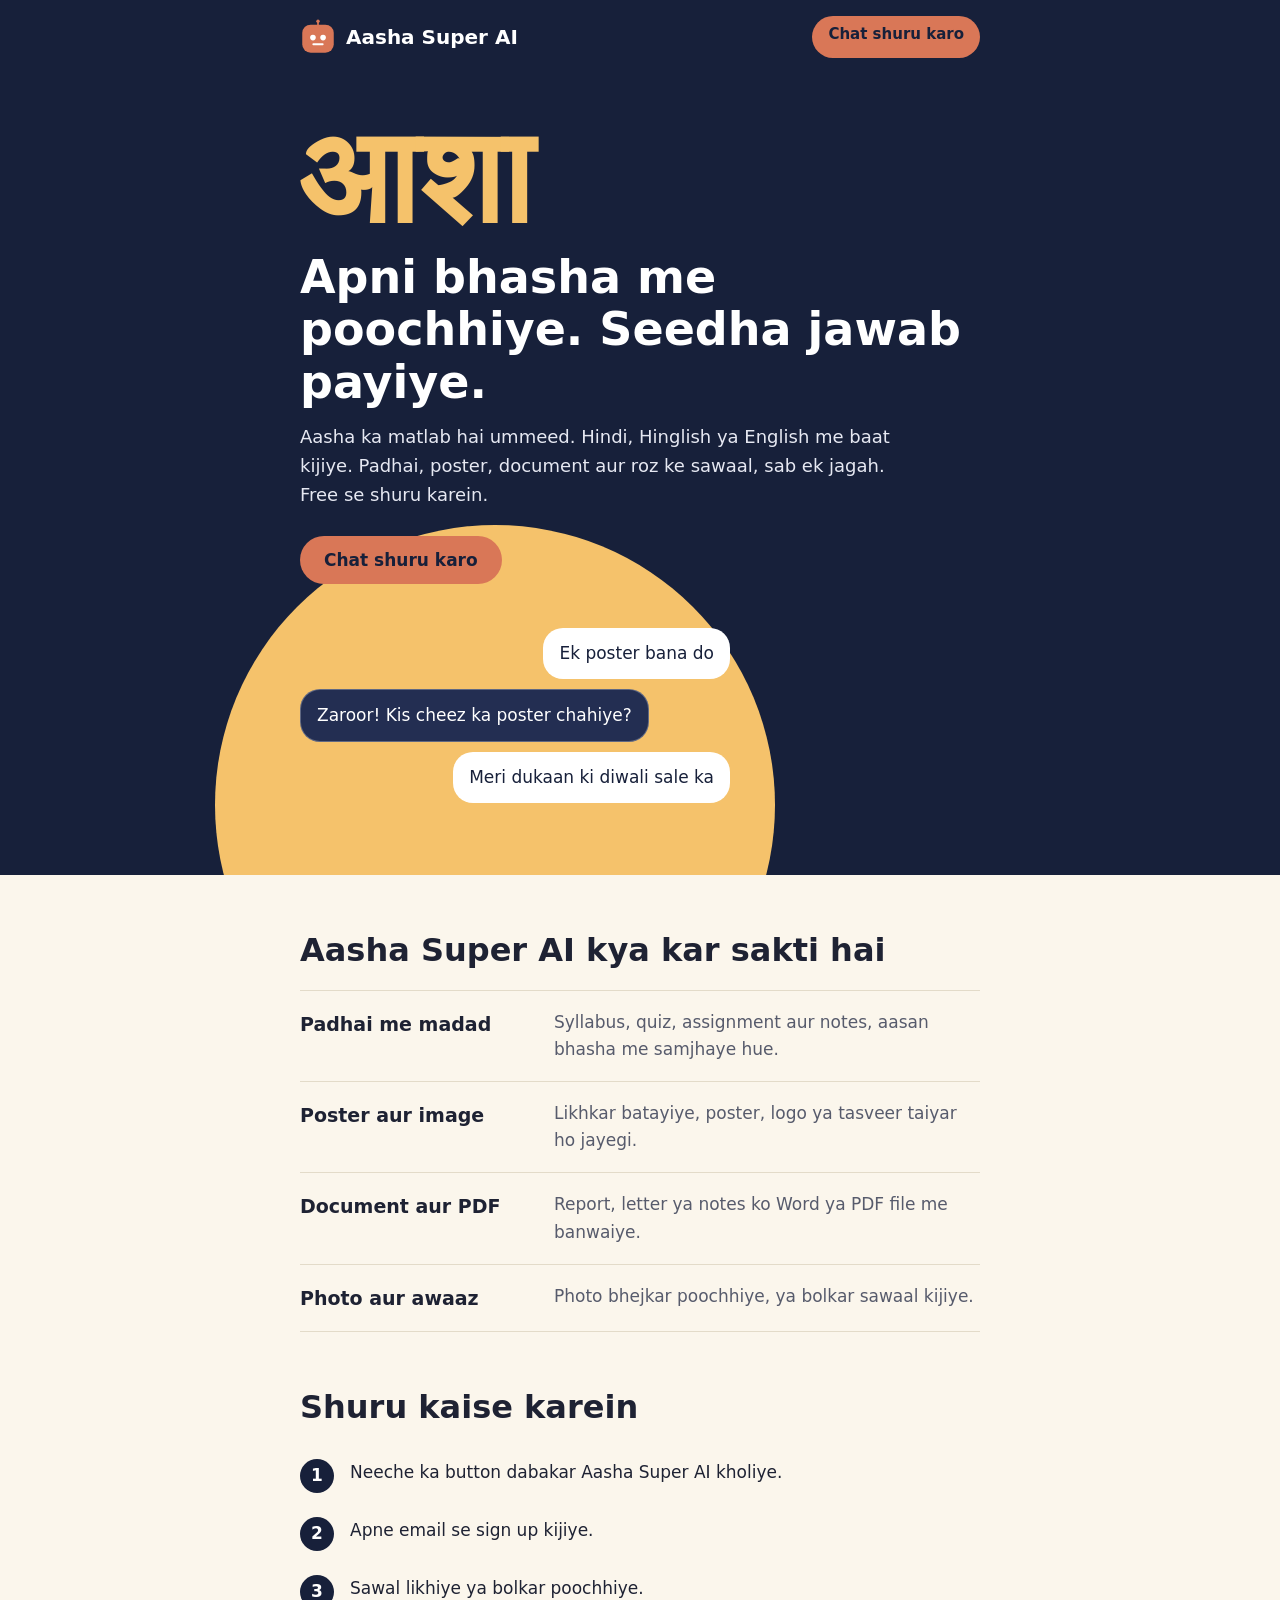
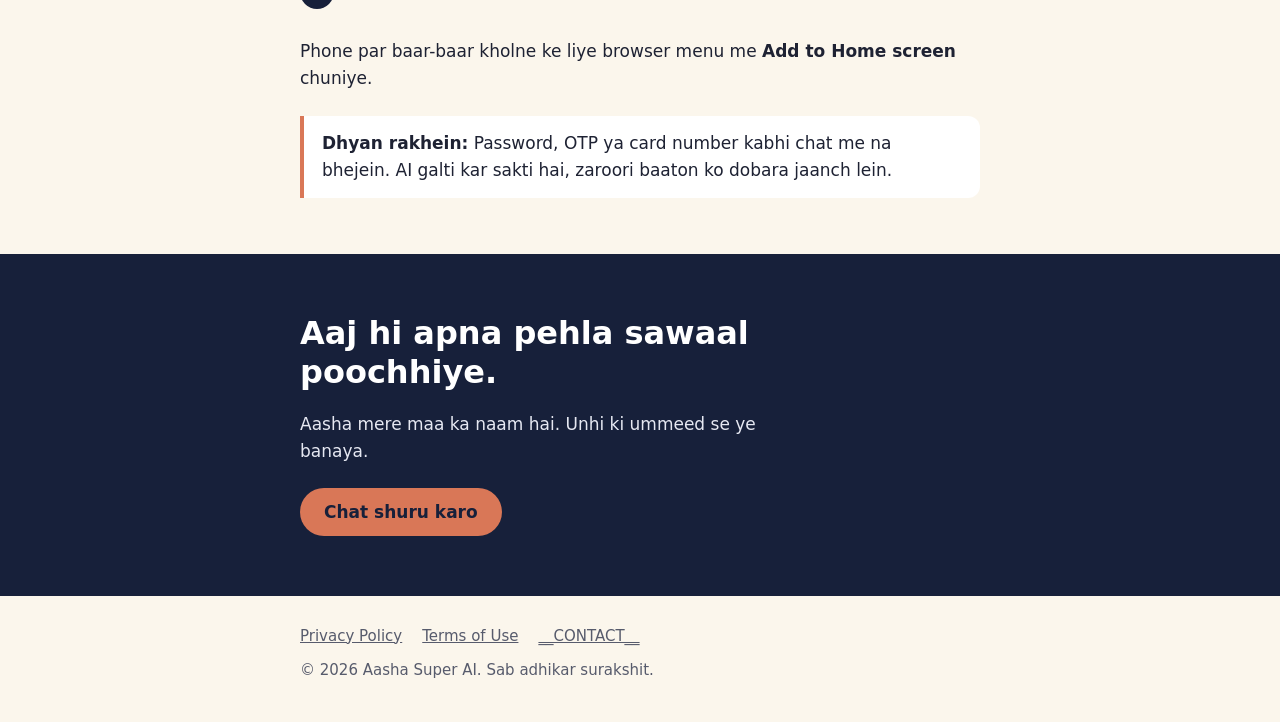
==== index.html @ 4db900f7 "Add files via upload" ====
<!doctype html>
<html lang="en-IN">
<head>
<meta charset="utf-8">
<meta name="viewport" content="width=device-width, initial-scale=1, viewport-fit=cover">
<title>Aasha Super AI - Hindi aur Hinglish me aapka AI saathi</title>
<meta name="description" content="Aasha Super AI se Hindi, Hinglish ya English me poochhiye. Padhai, poster, document aur roz ke sawaalon me madad. Free se shuru kijiye.">
<link rel="canonical" href="https://surajmishr999-coder.github.io/">
<meta name="theme-color" content="#17203A">
<!-- Google Search Console verification: yahan unka meta tag paste karein (ya DNS TXT record use karein) -->
<link rel="icon" href="/favicon.svg" type="image/svg+xml">
<link rel="apple-touch-icon" href="/apple-touch-icon.png">
<link rel="manifest" href="/manifest.webmanifest">
<meta property="og:type" content="website">
<meta property="og:site_name" content="Aasha Super AI">
<meta property="og:title" content="Aasha Super AI - Hindi aur Hinglish me aapka AI saathi">
<meta property="og:description" content="Padhai, poster, document aur roz ke sawaal. Free se shuru kijiye.">
<meta property="og:url" content="https://surajmishr999-coder.github.io/">
<meta property="og:image" content="https://surajmishr999-coder.github.io/og-image.png">
<meta name="twitter:card" content="summary_large_image">
<link rel="stylesheet" href="/style.css">
<script type="application/ld+json">
{"@context":"https://schema.org","@graph":[
{"@type":"Organization","name":"Aasha Super AI","url":"https://surajmishr999-coder.github.io/","logo":"https://surajmishr999-coder.github.io/icon-512.png"},
{"@type":"WebSite","name":"Aasha Super AI","url":"https://surajmishr999-coder.github.io/","inLanguage":"en-IN"},
{"@type":"WebApplication","name":"Aasha Super AI","url":"https://asha-ai-suraj.streamlit.app/","applicationCategory":"UtilitiesApplication","operatingSystem":"Any (web browser)","inLanguage":["hi","en"],"offers":{"@type":"Offer","price":"0","priceCurrency":"INR"}}
]}
</script>
</head>
<body>
<main>
<section class="hero">
  <div class="sun" aria-hidden="true"></div>
  <div class="wrap">
    <div class="top">
      <a class="brand" href="/"><svg viewBox="0 0 64 64" aria-hidden="true"><rect x="4" y="10" width="56" height="50" rx="15" fill="#D97757"/><circle cx="23" cy="33" r="5" fill="#fff"/><circle cx="41" cy="33" r="5" fill="#fff"/><rect x="22" y="43" width="20" height="3.5" rx="1.7" fill="#fff"/><path d="M32 10V4" stroke="#D97757" stroke-width="3" stroke-linecap="round"/><circle cx="32" cy="4" r="3" fill="#D97757"/></svg><span>Aasha Super AI</span></a>
      <a class="btn small" href="https://asha-ai-suraj.streamlit.app">Chat shuru karo</a>
    </div>
    <p class="hi" lang="hi">आशा</p>
    <h1>Apni bhasha me poochhiye. Seedha jawab payiye.</h1>
    <p class="lead">Aasha ka matlab hai ummeed. Hindi, Hinglish ya English me baat kijiye. Padhai, poster, document aur roz ke sawaal, sab ek jagah. Free se shuru karein.</p>
    <a class="btn" href="https://asha-ai-suraj.streamlit.app">Chat shuru karo</a>
    <div class="chat" role="img" aria-label="Chat ka namoona">
      <div class="b u">Ek poster bana do</div>
      <div class="b a">Zaroor! Kis cheez ka poster chahiye?</div>
      <div class="b u">Meri dukaan ki diwali sale ka</div>
    </div>
  </div>
</section>

<section class="sec"><div class="wrap">
  <h2>Aasha Super AI kya kar sakti hai</h2>
  <ul class="rows">
    <li><h3>Padhai me madad</h3><p>Syllabus, quiz, assignment aur notes, aasan bhasha me samjhaye hue.</p></li>
    <li><h3>Poster aur image</h3><p>Likhkar batayiye, poster, logo ya tasveer taiyar ho jayegi.</p></li>
    <li><h3>Document aur PDF</h3><p>Report, letter ya notes ko Word ya PDF file me banwaiye.</p></li>
    <li><h3>Photo aur awaaz</h3><p>Photo bhejkar poochhiye, ya bolkar sawaal kijiye.</p></li>
  </ul>
</div></section>

<section class="sec" style="padding-top:0"><div class="wrap">
  <h2>Shuru kaise karein</h2>
  <ol class="steps">
    <li><span>Neeche ka button dabakar Aasha Super AI kholiye.</span></li>
    <li><span>Apne email se sign up kijiye.</span></li>
    <li><span>Sawal likhiye ya bolkar poochhiye.</span></li>
  </ol>
  <p>Phone par baar-baar kholne ke liye browser menu me <strong>Add to Home screen</strong> chuniye.</p>
  <div class="note"><strong>Dhyan rakhein:</strong> Password, OTP ya card number kabhi chat me na bhejein. AI galti kar sakti hai, zaroori baaton ko dobara jaanch lein.</div>
</div></section>

<section class="cta"><div class="wrap">
  <h2>Aaj hi apna pehla sawaal poochhiye.</h2>
  <p class="mom">Aasha mere maa ka naam hai. Unhi ki ummeed se ye banaya.</p>
  <a class="btn" href="https://asha-ai-suraj.streamlit.app">Chat shuru karo</a>
</div></section>
</main>
<footer><div class="wrap">
  <nav aria-label="Zaroori links"><a href="/privacy.html">Privacy Policy</a><a href="/terms.html">Terms of Use</a><a href="mailto:__CONTACT__">__CONTACT__</a></nav>
  <div>&copy; 2026 Aasha Super AI. Sab adhikar surakshit.</div>
</div></footer>
</body>
</html>
---- style.css ----
:root{--paper:#FBF6EC;--ink:#1E2233;--night:#17203A;--night2:#232E52;--clay:#D97757;--dawn:#F5C26B;--mist:#E3DBC9;--muted:#575B6C;--card:#FFFFFF;
--sans:system-ui,-apple-system,"Segoe UI","Noto Sans","Noto Sans Devanagari","Nirmala UI",Roboto,"Helvetica Neue",Arial,sans-serif}
@media (prefers-color-scheme:dark){:root{--paper:#10162B;--ink:#EEEBF3;--muted:#A9ADBF;--card:#1B2340;--mist:#2A3357}}
*{box-sizing:border-box}html{-webkit-text-size-adjust:100%}
body{margin:0;font-family:var(--sans);background:var(--paper);color:var(--ink);line-height:1.6;font-size:17px;
padding-top:env(safe-area-inset-top,0);padding-bottom:env(safe-area-inset-bottom,0)}
.wrap{max-width:720px;margin:0 auto;padding:0 20px}
a{color:inherit}
.btn{display:inline-block;min-height:48px;padding:13px 24px;border-radius:999px;background:var(--clay);color:var(--night);font-weight:700;text-decoration:none;line-height:1.3}
.btn.small{min-height:42px;padding:9px 16px;font-size:15px}
.btn:focus-visible,a:focus-visible{outline:3px solid var(--dawn);outline-offset:3px}
/* hero */
.hero{position:relative;overflow:hidden;background:var(--night);color:#fff;padding-bottom:72px}
.top{display:flex;align-items:center;justify-content:space-between;padding:16px 0;position:relative;z-index:2}
.brand{display:flex;align-items:center;gap:10px;font-weight:800;font-size:20px;text-decoration:none;color:#fff}
.brand svg{width:36px;height:36px}
.sun{position:absolute;left:50%;bottom:-210px;width:560px;height:560px;margin-left:-280px;border-radius:50%;background:var(--dawn);animation:rise 1.8s cubic-bezier(.2,.7,.2,1) both}
@keyframes rise{from{transform:translateY(58%)}to{transform:none}}
.hero .wrap{position:relative;z-index:1}
.hi{margin:34px 0 4px;font-size:clamp(76px,24vw,132px);font-weight:800;line-height:1.05;color:var(--dawn)}
.hero h1{margin:0 0 14px;font-size:clamp(28px,7.2vw,46px);line-height:1.15;font-weight:800;max-width:15em}
.lead{margin:0 0 26px;font-size:18px;max-width:34em;color:#E6E8F2}
.chat{display:grid;gap:10px;max-width:430px;margin-top:44px}
.b{padding:12px 16px;border-radius:20px;font-size:17px;max-width:88%}
.b.u{justify-self:end;background:#fff;color:var(--night)}
.b.a{justify-self:start;background:var(--night2);color:#fff;border:1px solid rgba(255,255,255,.28)}
/* sections */
.sec{padding:56px 0}
h2{margin:0 0 20px;font-size:clamp(24px,5.6vw,32px);line-height:1.2;font-weight:800}
.rows{list-style:none;margin:0;padding:0}
.rows li{display:grid;gap:4px;padding:18px 0;border-top:1px solid var(--mist)}
.rows li:last-child{border-bottom:1px solid var(--mist)}
.rows h3{margin:0;font-size:19px;font-weight:700}.rows p{margin:0;color:var(--muted)}
@media (min-width:640px){.rows li{grid-template-columns:230px 1fr;gap:24px}}
.steps{list-style:none;margin:0;padding:0;counter-reset:s}
.steps li{display:flex;gap:16px;padding:12px 0;align-items:flex-start}
.steps li::before{counter-increment:s;content:counter(s);flex:none;width:34px;height:34px;border-radius:50%;background:var(--night);color:#fff;display:grid;place-items:center;font-weight:700}
@media (prefers-color-scheme:dark){.steps li::before{background:var(--dawn);color:var(--night)}}
.note{margin-top:24px;padding:14px 18px;border-left:4px solid var(--clay);background:var(--card);border-radius:0 12px 12px 0}
.cta{background:var(--night);color:#fff;padding:60px 0}
.cta h2{max-width:16em}
footer{padding:28px 0 40px;font-size:15px;color:var(--muted)}
footer nav{display:flex;flex-wrap:wrap;gap:8px 20px;margin-bottom:10px}
/* legal pages */
.legal{padding:28px 0 56px}
.legal h1{font-size:clamp(28px,7vw,38px);line-height:1.15;margin:8px 0 6px;font-weight:800}
.legal h2{font-size:21px;margin:30px 0 8px}
.legal p,.legal li{max-width:42em}
.legal .draft{background:var(--card);border-left:4px solid var(--clay);padding:12px 16px;border-radius:0 12px 12px 0;font-size:15px;margin:18px 0}
.legal-top{background:var(--night);color:#fff}
@media (prefers-reduced-motion:reduce){.sun{animation:none}}
@media (min-width:900px){.sun{left:calc(50% - 145px)}}
.cta .mom{margin:0 0 22px;max-width:30em;color:#E6E8F2}
@media (max-width:420px){.brand{font-size:18px}.btn.small{padding:9px 14px;font-size:14px}}
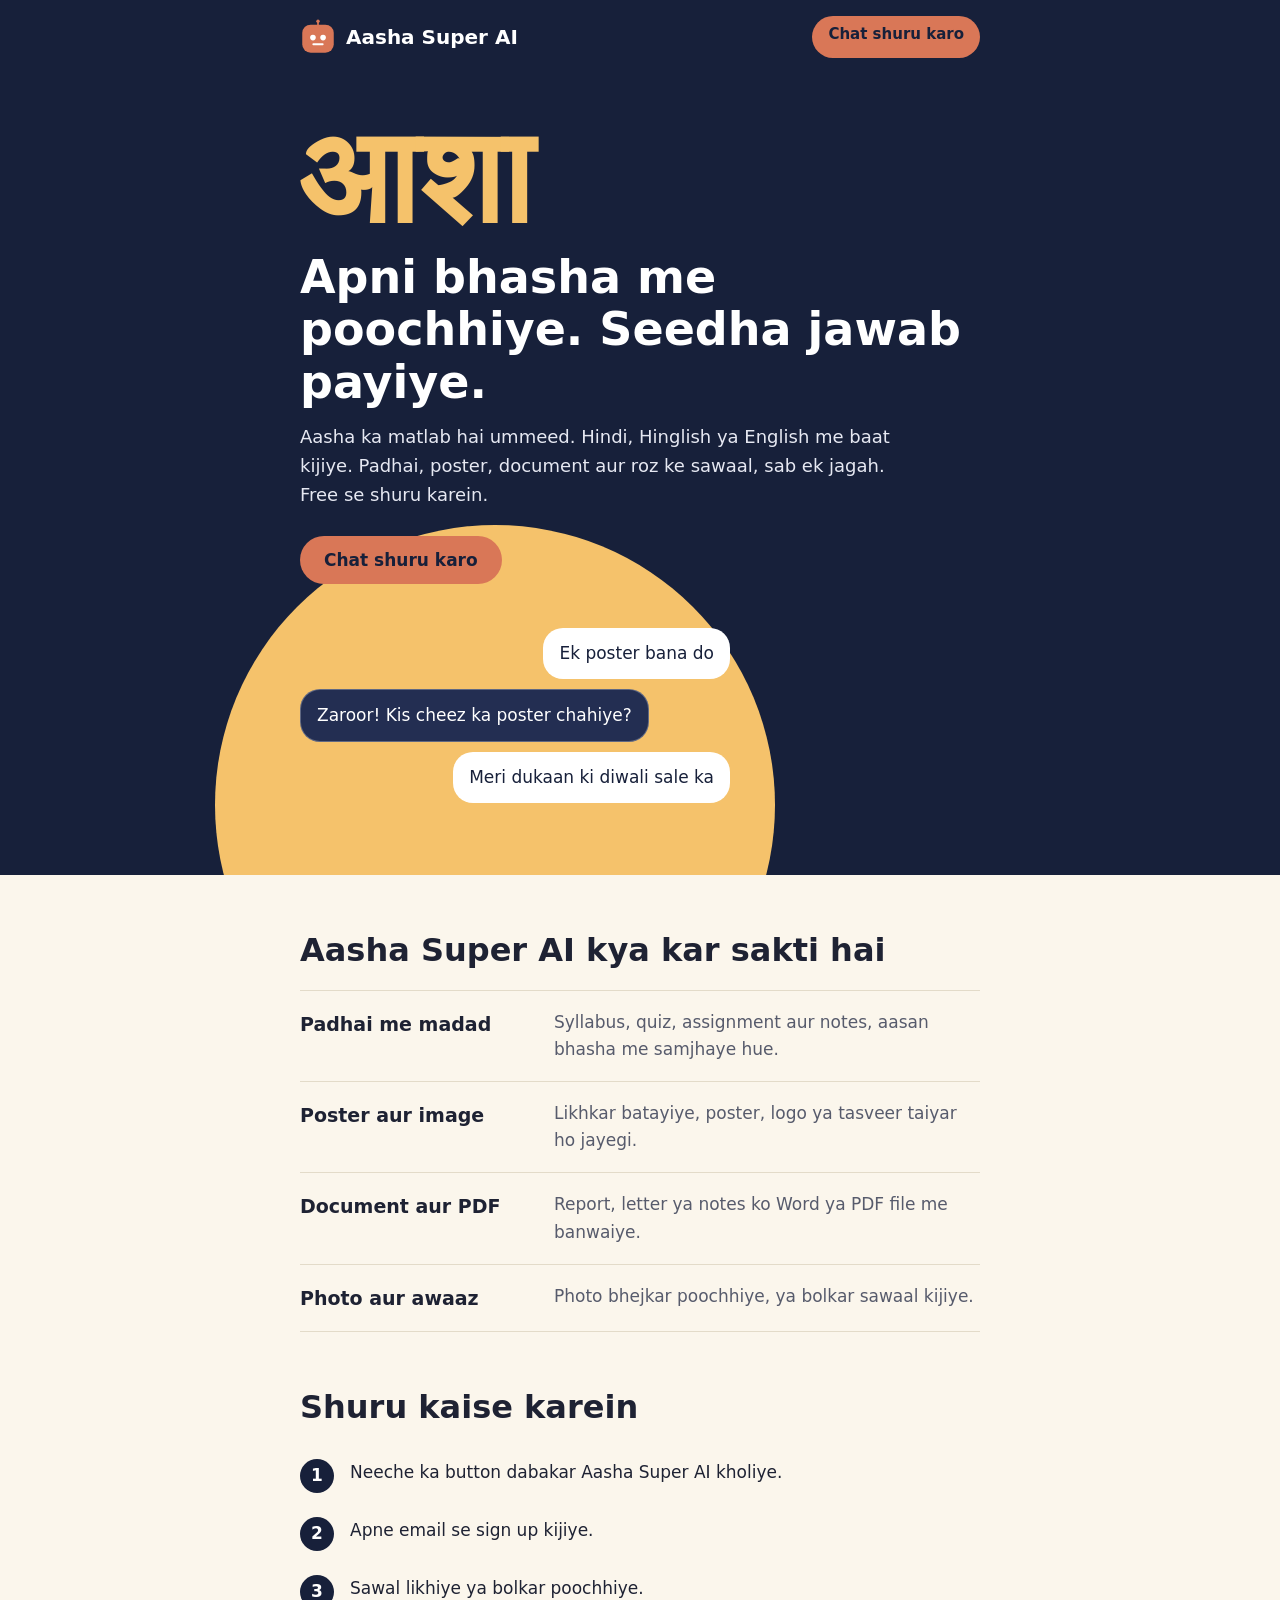
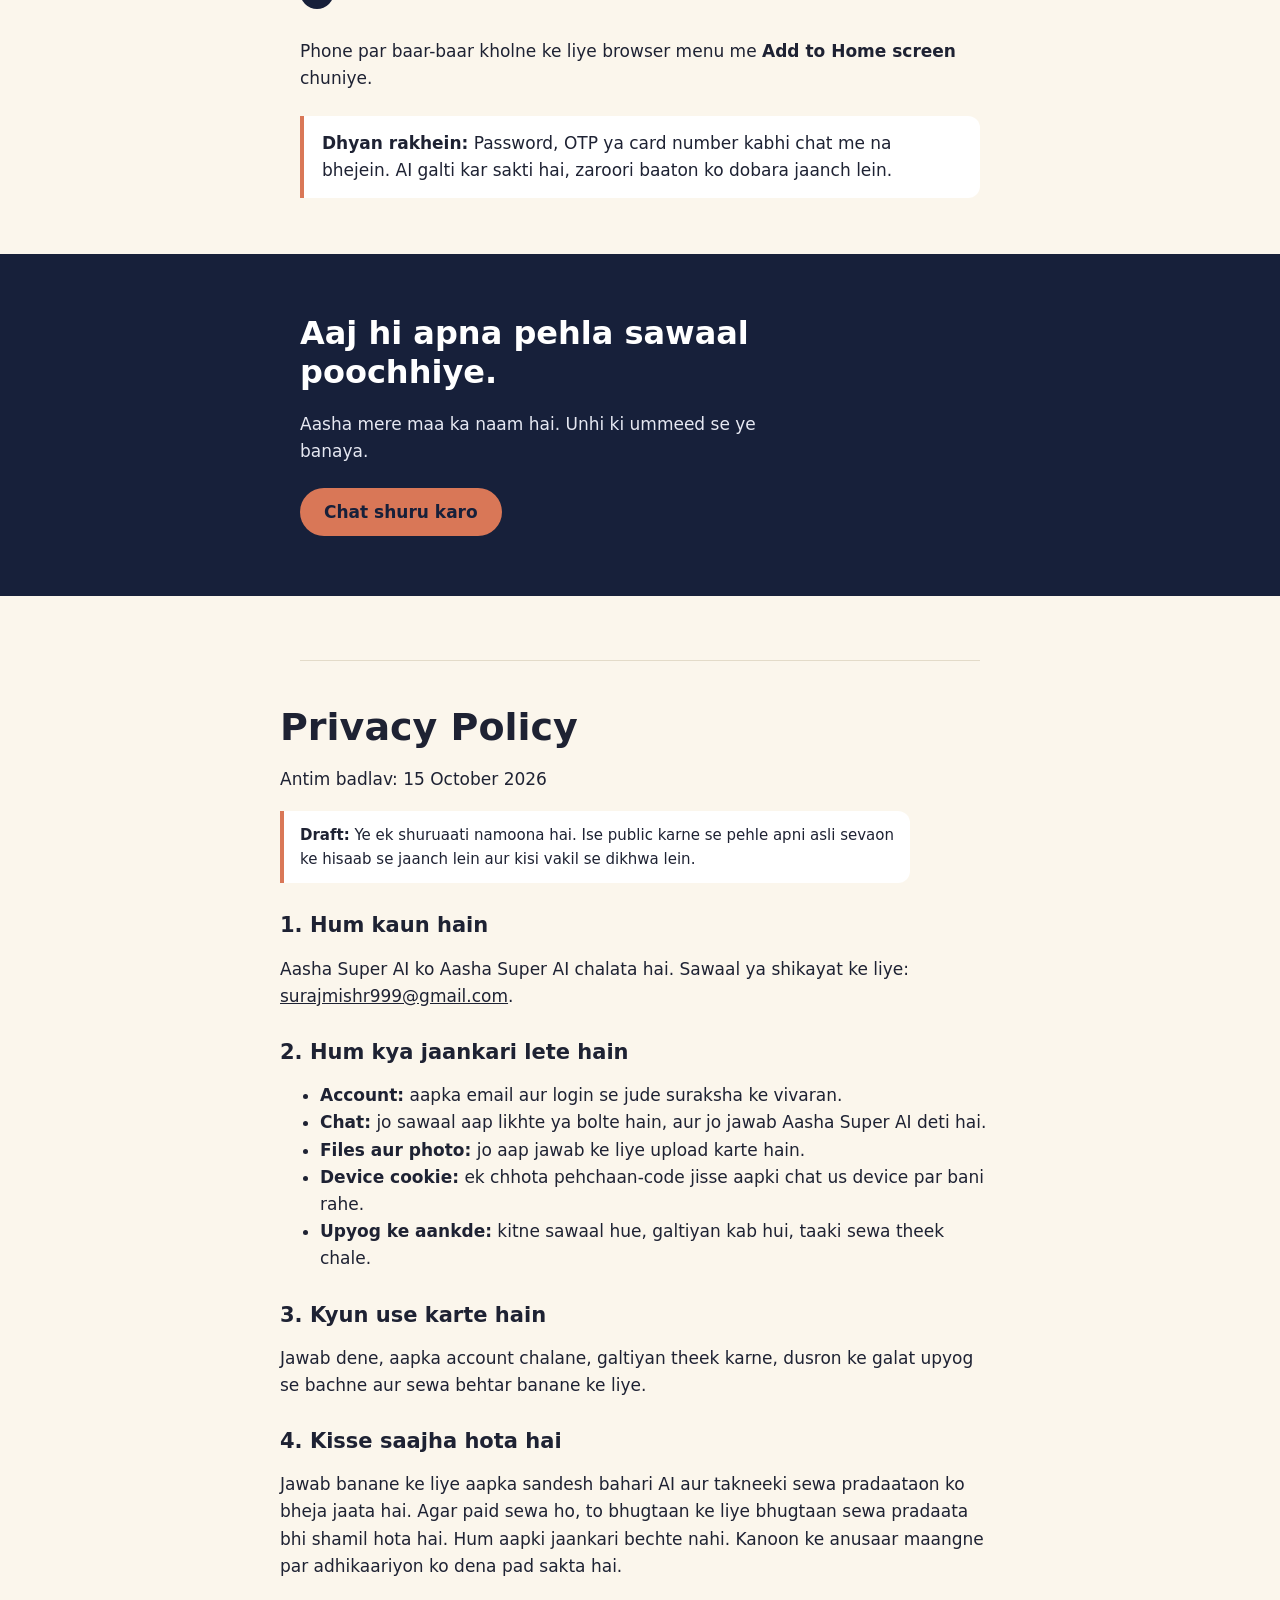
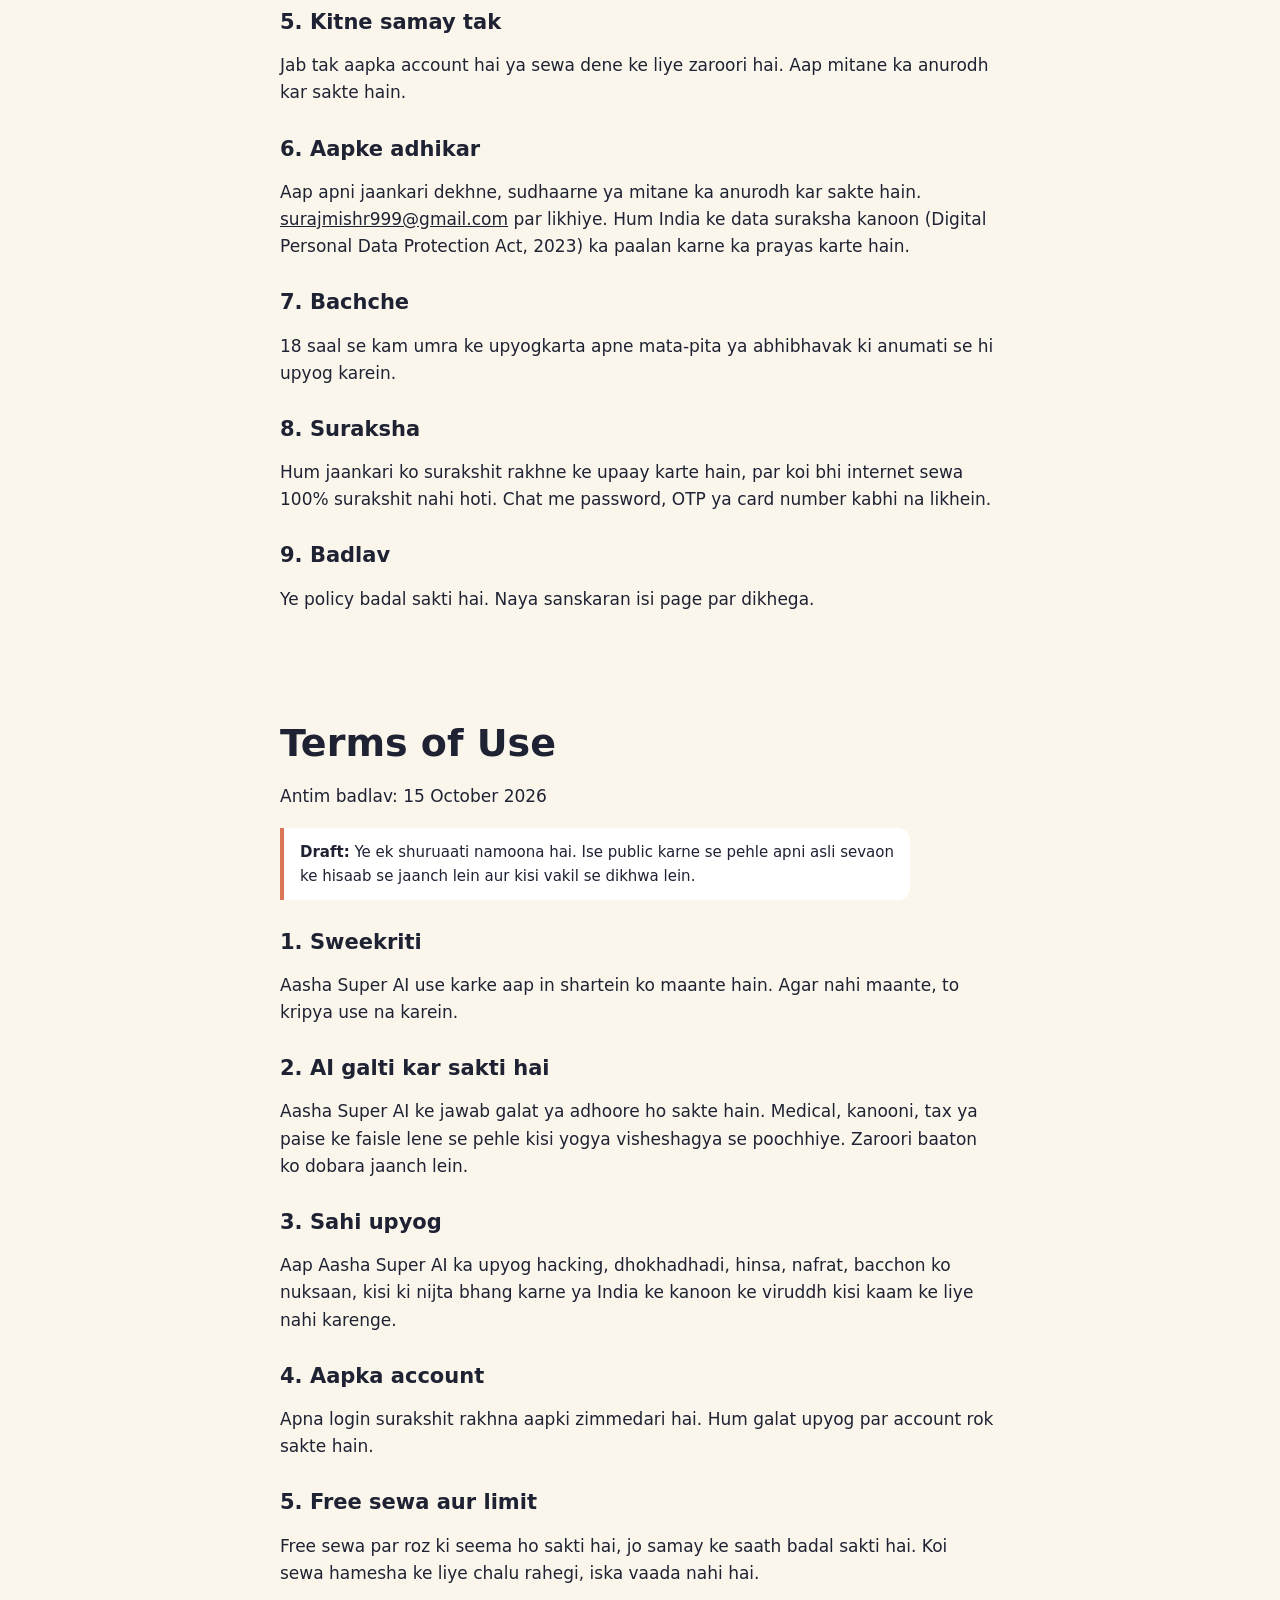
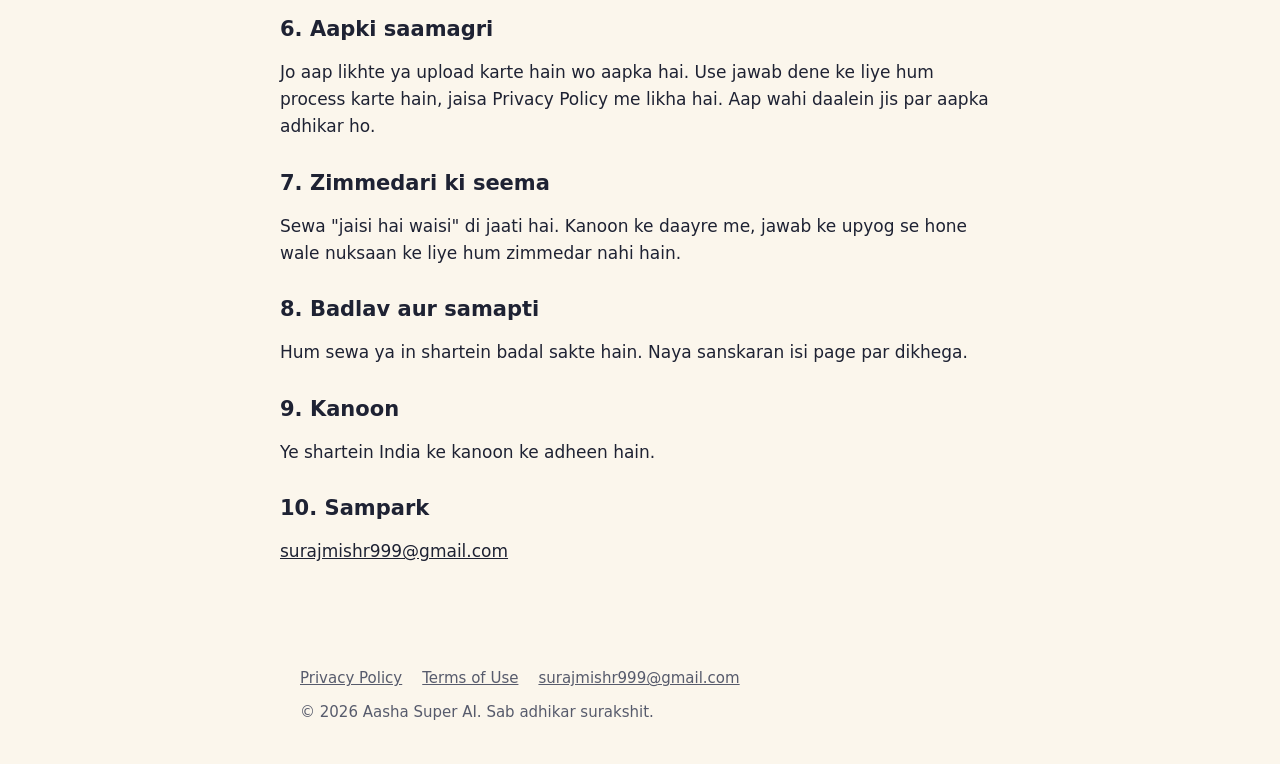
==== commit b5afb575: "Update index.html with new styles and privacy policy" ====
--- a/index.html
+++ b/index.html
@@ -8,20 +8,72 @@
 <link rel="canonical" href="https://surajmishr999-coder.github.io/">
 <meta name="theme-color" content="#17203A">
 <!-- Google Search Console verification: yahan unka meta tag paste karein (ya DNS TXT record use karein) -->
-<link rel="icon" href="/favicon.svg" type="image/svg+xml">
-<link rel="apple-touch-icon" href="/apple-touch-icon.png">
-<link rel="manifest" href="/manifest.webmanifest">
+<link rel="icon" href="[data-uri]" type="image/svg+xml">
 <meta property="og:type" content="website">
 <meta property="og:site_name" content="Aasha Super AI">
 <meta property="og:title" content="Aasha Super AI - Hindi aur Hinglish me aapka AI saathi">
 <meta property="og:description" content="Padhai, poster, document aur roz ke sawaal. Free se shuru kijiye.">
 <meta property="og:url" content="https://surajmishr999-coder.github.io/">
-<meta property="og:image" content="https://surajmishr999-coder.github.io/og-image.png">
-<meta name="twitter:card" content="summary_large_image">
-<link rel="stylesheet" href="/style.css">
+<style>
+:root{--paper:#FBF6EC;--ink:#1E2233;--night:#17203A;--night2:#232E52;--clay:#D97757;--dawn:#F5C26B;--mist:#E3DBC9;--muted:#575B6C;--card:#FFFFFF;
+--sans:system-ui,-apple-system,"Segoe UI","Noto Sans","Noto Sans Devanagari","Nirmala UI",Roboto,"Helvetica Neue",Arial,sans-serif}
+@media (prefers-color-scheme:dark){:root{--paper:#10162B;--ink:#EEEBF3;--muted:#A9ADBF;--card:#1B2340;--mist:#2A3357}}
+*{box-sizing:border-box}html{-webkit-text-size-adjust:100%}
+body{margin:0;font-family:var(--sans);background:var(--paper);color:var(--ink);line-height:1.6;font-size:17px;
+padding-top:env(safe-area-inset-top,0);padding-bottom:env(safe-area-inset-bottom,0)}
+.wrap{max-width:720px;margin:0 auto;padding:0 20px}
+a{color:inherit}
+.btn{display:inline-block;min-height:48px;padding:13px 24px;border-radius:999px;background:var(--clay);color:var(--night);font-weight:700;text-decoration:none;line-height:1.3}
+.btn.small{min-height:42px;padding:9px 16px;font-size:15px}
+.btn:focus-visible,a:focus-visible{outline:3px solid var(--dawn);outline-offset:3px}
+/* hero */
+.hero{position:relative;overflow:hidden;background:var(--night);color:#fff;padding-bottom:72px}
+.top{display:flex;align-items:center;justify-content:space-between;padding:16px 0;position:relative;z-index:2}
+.brand{display:flex;align-items:center;gap:10px;font-weight:800;font-size:20px;text-decoration:none;color:#fff}
+.brand svg{width:36px;height:36px}
+.sun{position:absolute;left:50%;bottom:-210px;width:560px;height:560px;margin-left:-280px;border-radius:50%;background:var(--dawn);animation:rise 1.8s cubic-bezier(.2,.7,.2,1) both}
+@keyframes rise{from{transform:translateY(58%)}to{transform:none}}
+.hero .wrap{position:relative;z-index:1}
+.hi{margin:34px 0 4px;font-size:clamp(76px,24vw,132px);font-weight:800;line-height:1.05;color:var(--dawn)}
+.hero h1{margin:0 0 14px;font-size:clamp(28px,7.2vw,46px);line-height:1.15;font-weight:800;max-width:15em}
+.lead{margin:0 0 26px;font-size:18px;max-width:34em;color:#E6E8F2}
+.chat{display:grid;gap:10px;max-width:430px;margin-top:44px}
+.b{padding:12px 16px;border-radius:20px;font-size:17px;max-width:88%}
+.b.u{justify-self:end;background:#fff;color:var(--night)}
+.b.a{justify-self:start;background:var(--night2);color:#fff;border:1px solid rgba(255,255,255,.28)}
+/* sections */
+.sec{padding:56px 0}
+h2{margin:0 0 20px;font-size:clamp(24px,5.6vw,32px);line-height:1.2;font-weight:800}
+.rows{list-style:none;margin:0;padding:0}
+.rows li{display:grid;gap:4px;padding:18px 0;border-top:1px solid var(--mist)}
+.rows li:last-child{border-bottom:1px solid var(--mist)}
+.rows h3{margin:0;font-size:19px;font-weight:700}.rows p{margin:0;color:var(--muted)}
+@media (min-width:640px){.rows li{grid-template-columns:230px 1fr;gap:24px}}
+.steps{list-style:none;margin:0;padding:0;counter-reset:s}
+.steps li{display:flex;gap:16px;padding:12px 0;align-items:flex-start}
+.steps li::before{counter-increment:s;content:counter(s);flex:none;width:34px;height:34px;border-radius:50%;background:var(--night);color:#fff;display:grid;place-items:center;font-weight:700}
+@media (prefers-color-scheme:dark){.steps li::before{background:var(--dawn);color:var(--night)}}
+.note{margin-top:24px;padding:14px 18px;border-left:4px solid var(--clay);background:var(--card);border-radius:0 12px 12px 0}
+.cta{background:var(--night);color:#fff;padding:60px 0}
+.cta h2{max-width:16em}
+footer{padding:28px 0 40px;font-size:15px;color:var(--muted)}
+footer nav{display:flex;flex-wrap:wrap;gap:8px 20px;margin-bottom:10px}
+/* legal pages */
+.legal{padding:28px 0 56px}
+.legal h1{font-size:clamp(28px,7vw,38px);line-height:1.15;margin:8px 0 6px;font-weight:800}
+.legal h2{font-size:21px;margin:30px 0 8px}
+.legal p,.legal li{max-width:42em}
+.legal .draft{background:var(--card);border-left:4px solid var(--clay);padding:12px 16px;border-radius:0 12px 12px 0;font-size:15px;margin:18px 0}
+.legal-top{background:var(--night);color:#fff}
+@media (prefers-reduced-motion:reduce){.sun{animation:none}}
+@media (min-width:900px){.sun{left:calc(50% - 145px)}}
+.cta .mom{margin:0 0 22px;max-width:30em;color:#E6E8F2}
+@media (max-width:420px){.brand{font-size:18px}.btn.small{padding:9px 14px;font-size:14px}}
+
+</style>
 <script type="application/ld+json">
 {"@context":"https://schema.org","@graph":[
-{"@type":"Organization","name":"Aasha Super AI","url":"https://surajmishr999-coder.github.io/","logo":"https://surajmishr999-coder.github.io/icon-512.png"},
+{"@type":"Organization","name":"Aasha Super AI","url":"https://surajmishr999-coder.github.io/"},
 {"@type":"WebSite","name":"Aasha Super AI","url":"https://surajmishr999-coder.github.io/","inLanguage":"en-IN"},
 {"@type":"WebApplication","name":"Aasha Super AI","url":"https://asha-ai-suraj.streamlit.app/","applicationCategory":"UtilitiesApplication","operatingSystem":"Any (web browser)","inLanguage":["hi","en"],"offers":{"@type":"Offer","price":"0","priceCurrency":"INR"}}
 ]}
@@ -75,8 +127,82 @@
   <a class="btn" href="https://asha-ai-suraj.streamlit.app">Chat shuru karo</a>
 </div></section>
 </main>
+<div class="sec" style="padding-bottom:0"><div class="wrap"><hr style="border:0;border-top:1px solid var(--mist)"></div></div>
+<section id="privacy" class="wrap legal">
+<h1>Privacy Policy</h1>
+<p>Antim badlav: 15 October 2026</p>
+<p class="draft"><strong>Draft:</strong> Ye ek shuruaati namoona hai. Ise public karne se pehle apni asli sevaon ke hisaab se jaanch lein aur kisi vakil se dikhwa lein.</p>
+
+<h2>1. Hum kaun hain</h2>
+<p>Aasha Super AI ko Aasha Super AI chalata hai. Sawaal ya shikayat ke liye: <a href="mailto:surajmishr999@gmail.com">surajmishr999@gmail.com</a>.</p>
+
+<h2>2. Hum kya jaankari lete hain</h2>
+<ul>
+<li><strong>Account:</strong> aapka email aur login se jude suraksha ke vivaran.</li>
+<li><strong>Chat:</strong> jo sawaal aap likhte ya bolte hain, aur jo jawab Aasha Super AI deti hai.</li>
+<li><strong>Files aur photo:</strong> jo aap jawab ke liye upload karte hain.</li>
+<li><strong>Device cookie:</strong> ek chhota pehchaan-code jisse aapki chat us device par bani rahe.</li>
+<li><strong>Upyog ke aankde:</strong> kitne sawaal hue, galtiyan kab hui, taaki sewa theek chale.</li>
+</ul>
+
+<h2>3. Kyun use karte hain</h2>
+<p>Jawab dene, aapka account chalane, galtiyan theek karne, dusron ke galat upyog se bachne aur sewa behtar banane ke liye.</p>
+
+<h2>4. Kisse saajha hota hai</h2>
+<p>Jawab banane ke liye aapka sandesh bahari AI aur takneeki sewa pradaataon ko bheja jaata hai. Agar paid sewa ho, to bhugtaan ke liye bhugtaan sewa pradaata bhi shamil hota hai. Hum aapki jaankari bechte nahi. Kanoon ke anusaar maangne par adhikaariyon ko dena pad sakta hai.</p>
+
+<h2>5. Kitne samay tak</h2>
+<p>Jab tak aapka account hai ya sewa dene ke liye zaroori hai. Aap mitane ka anurodh kar sakte hain.</p>
+
+<h2>6. Aapke adhikar</h2>
+<p>Aap apni jaankari dekhne, sudhaarne ya mitane ka anurodh kar sakte hain. <a href="mailto:surajmishr999@gmail.com">surajmishr999@gmail.com</a> par likhiye. Hum India ke data suraksha kanoon (Digital Personal Data Protection Act, 2023) ka paalan karne ka prayas karte hain.</p>
+
+<h2>7. Bachche</h2>
+<p>18 saal se kam umra ke upyogkarta apne mata-pita ya abhibhavak ki anumati se hi upyog karein.</p>
+
+<h2>8. Suraksha</h2>
+<p>Hum jaankari ko surakshit rakhne ke upaay karte hain, par koi bhi internet sewa 100% surakshit nahi hoti. Chat me password, OTP ya card number kabhi na likhein.</p>
+
+<h2>9. Badlav</h2>
+<p>Ye policy badal sakti hai. Naya sanskaran isi page par dikhega.</p>
+</section>
+<section id="terms" class="wrap legal">
+<h1>Terms of Use</h1>
+<p>Antim badlav: 15 October 2026</p>
+<p class="draft"><strong>Draft:</strong> Ye ek shuruaati namoona hai. Ise public karne se pehle apni asli sevaon ke hisaab se jaanch lein aur kisi vakil se dikhwa lein.</p>
+
+<h2>1. Sweekriti</h2>
+<p>Aasha Super AI use karke aap in shartein ko maante hain. Agar nahi maante, to kripya use na karein.</p>
+
+<h2>2. AI galti kar sakti hai</h2>
+<p>Aasha Super AI ke jawab galat ya adhoore ho sakte hain. Medical, kanooni, tax ya paise ke faisle lene se pehle kisi yogya visheshagya se poochhiye. Zaroori baaton ko dobara jaanch lein.</p>
+
+<h2>3. Sahi upyog</h2>
+<p>Aap Aasha Super AI ka upyog hacking, dhokhadhadi, hinsa, nafrat, bacchon ko nuksaan, kisi ki nijta bhang karne ya India ke kanoon ke viruddh kisi kaam ke liye nahi karenge.</p>
+
+<h2>4. Aapka account</h2>
+<p>Apna login surakshit rakhna aapki zimmedari hai. Hum galat upyog par account rok sakte hain.</p>
+
+<h2>5. Free sewa aur limit</h2>
+<p>Free sewa par roz ki seema ho sakti hai, jo samay ke saath badal sakti hai. Koi sewa hamesha ke liye chalu rahegi, iska vaada nahi hai.</p>
+
+<h2>6. Aapki saamagri</h2>
+<p>Jo aap likhte ya upload karte hain wo aapka hai. Use jawab dene ke liye hum process karte hain, jaisa Privacy Policy me likha hai. Aap wahi daalein jis par aapka adhikar ho.</p>
+
+<h2>7. Zimmedari ki seema</h2>
+<p>Sewa "jaisi hai waisi" di jaati hai. Kanoon ke daayre me, jawab ke upyog se hone wale nuksaan ke liye hum zimmedar nahi hain.</p>
+
+<h2>8. Badlav aur samapti</h2>
+<p>Hum sewa ya in shartein badal sakte hain. Naya sanskaran isi page par dikhega.</p>
+
+<h2>9. Kanoon</h2>
+<p>Ye shartein India ke kanoon ke adheen hain.</p>
+
+<h2>10. Sampark</h2>
+<p><a href="mailto:surajmishr999@gmail.com">surajmishr999@gmail.com</a></p>
+</section>
 <footer><div class="wrap">
-  <nav aria-label="Zaroori links"><a href="/privacy.html">Privacy Policy</a><a href="/terms.html">Terms of Use</a><a href="mailto:__CONTACT__">__CONTACT__</a></nav>
+  <nav aria-label="Zaroori links"><a href="#privacy">Privacy Policy</a><a href="#terms">Terms of Use</a><a href="mailto:surajmishr999@gmail.com">surajmishr999@gmail.com</a></nav>
   <div>&copy; 2026 Aasha Super AI. Sab adhikar surakshit.</div>
 </div></footer>
 </body>
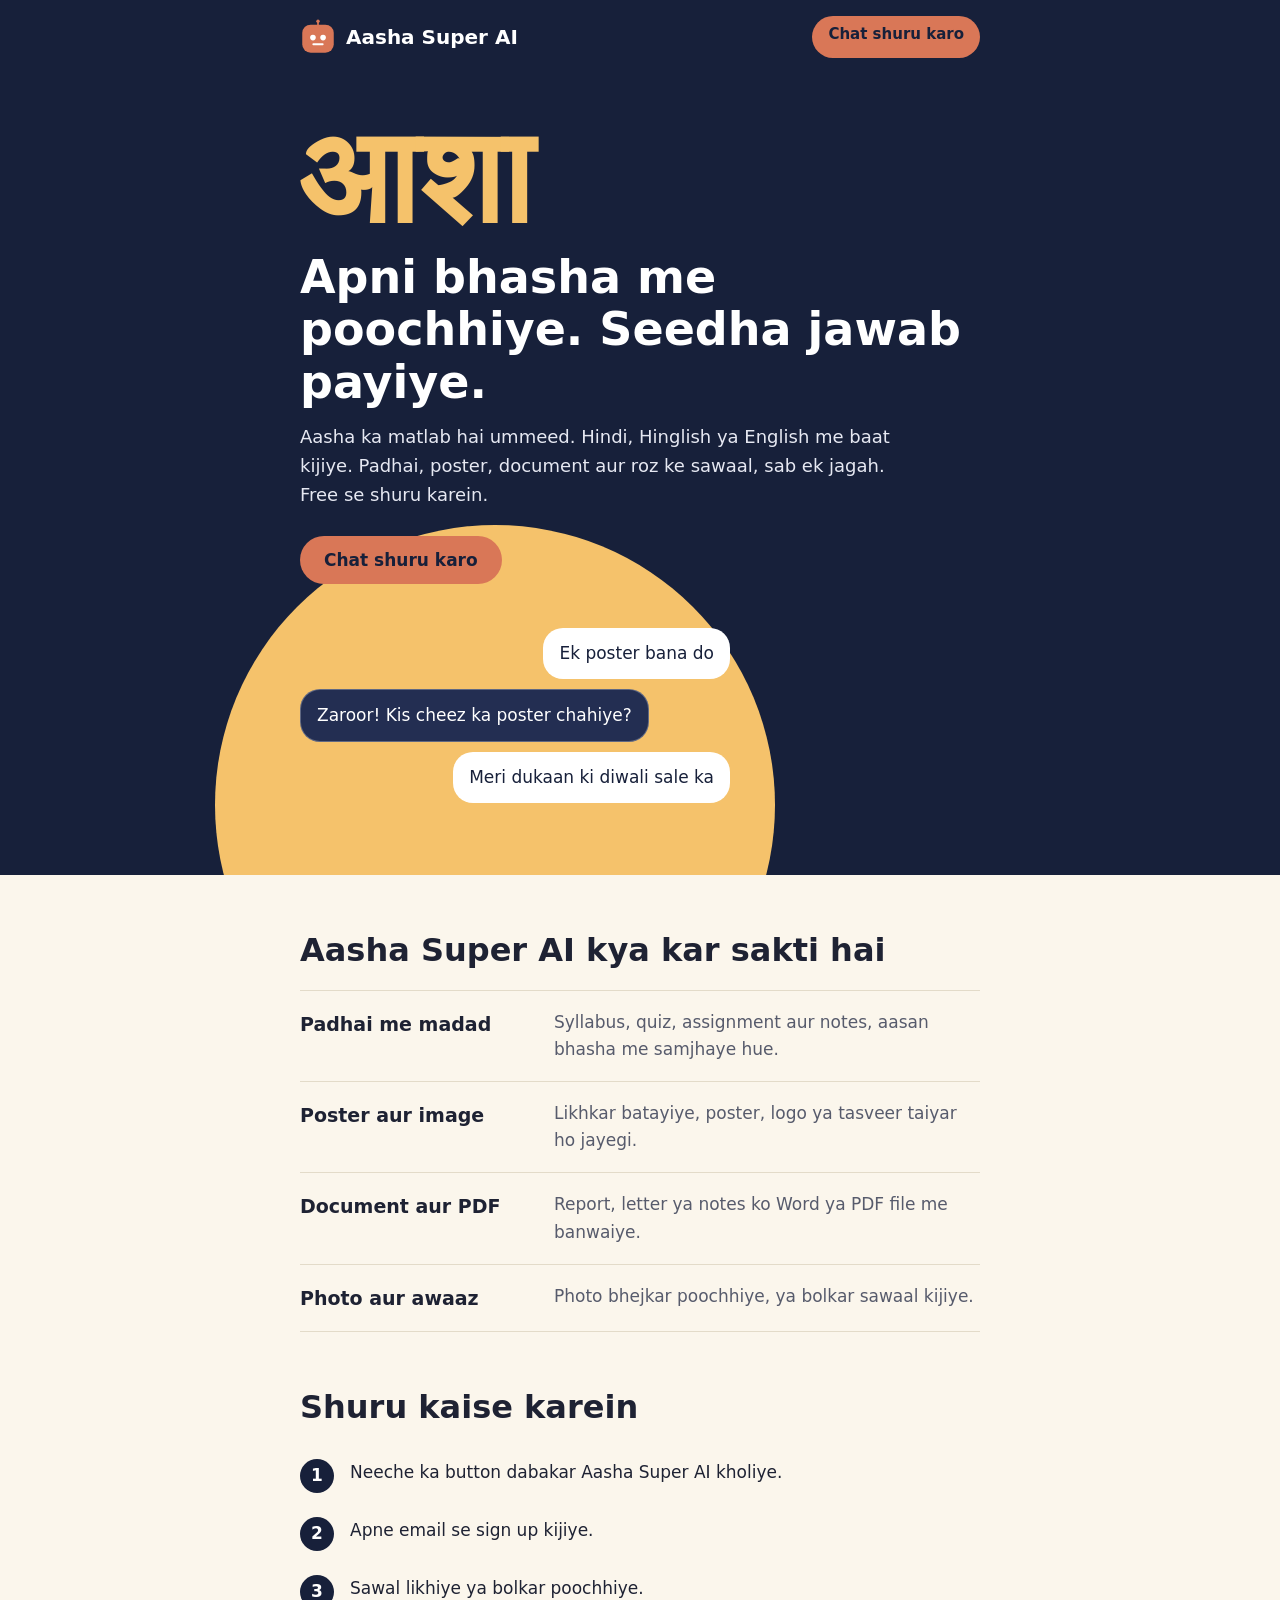
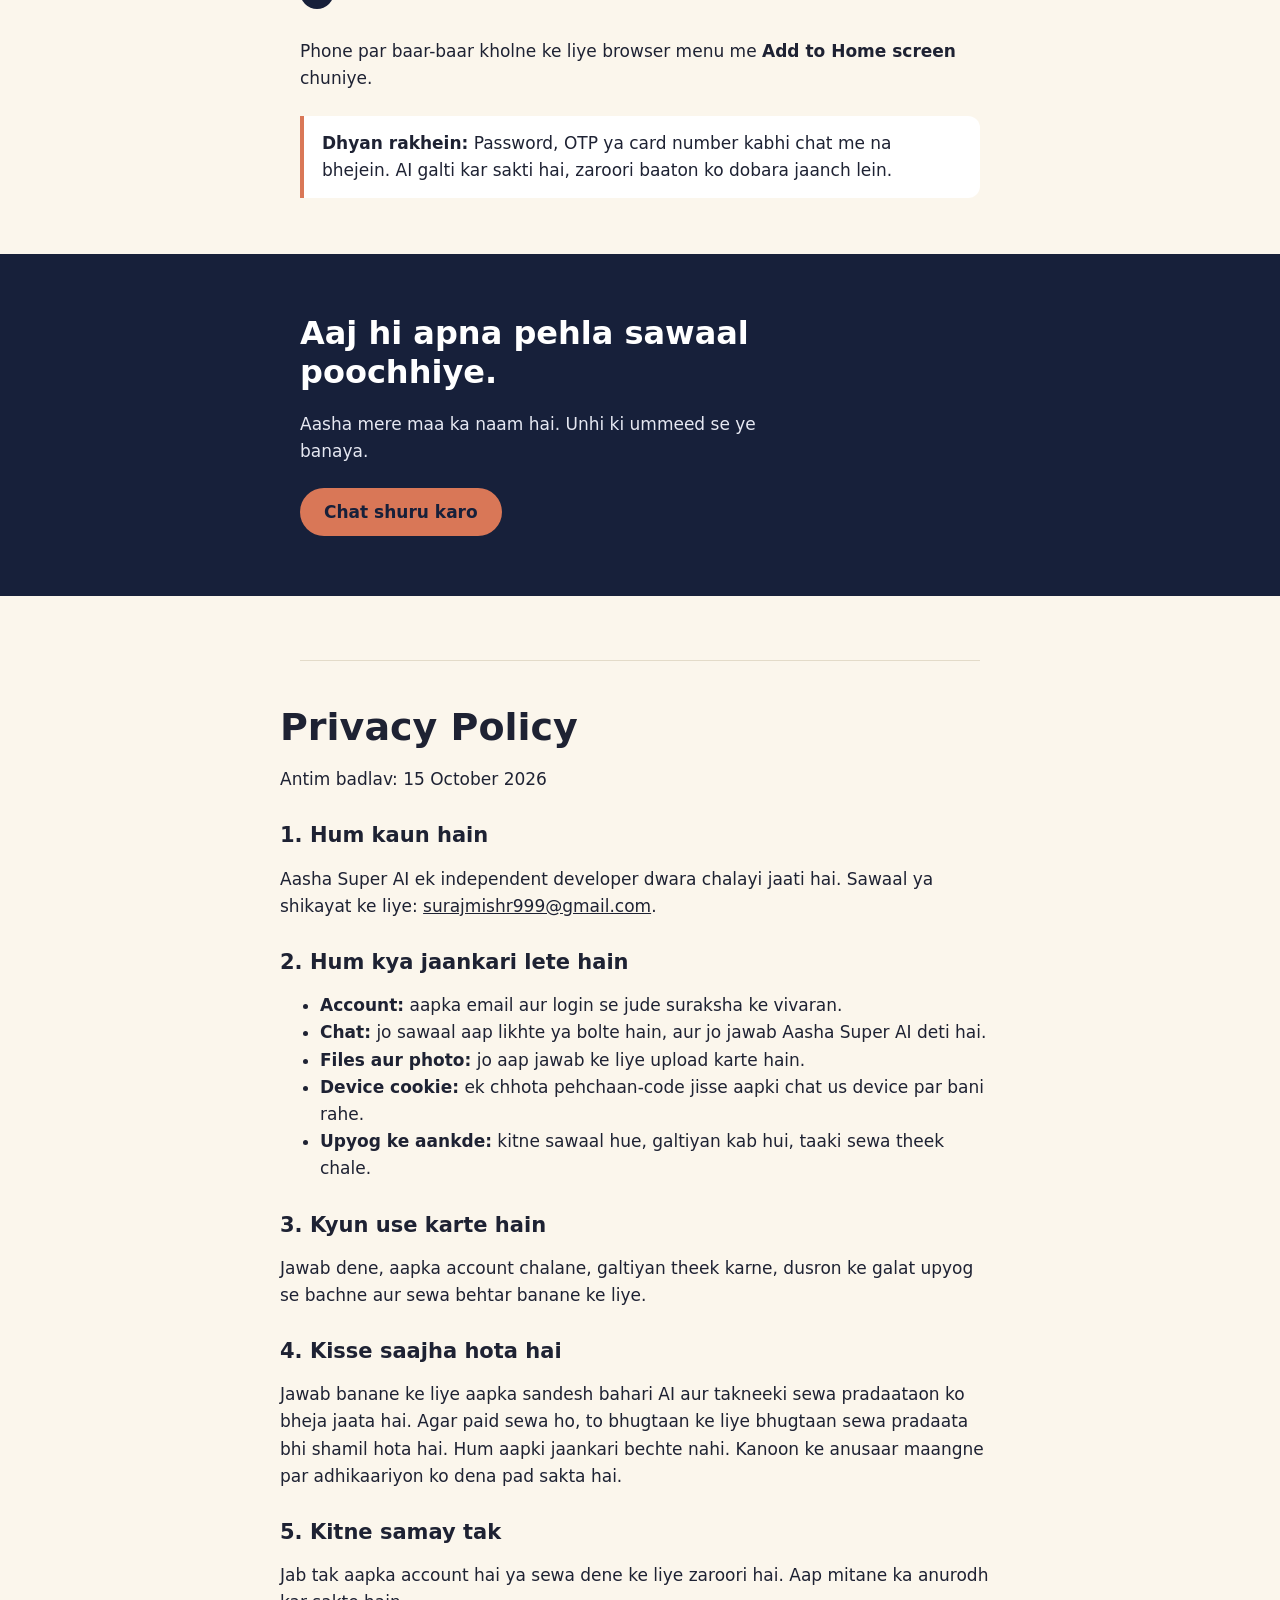
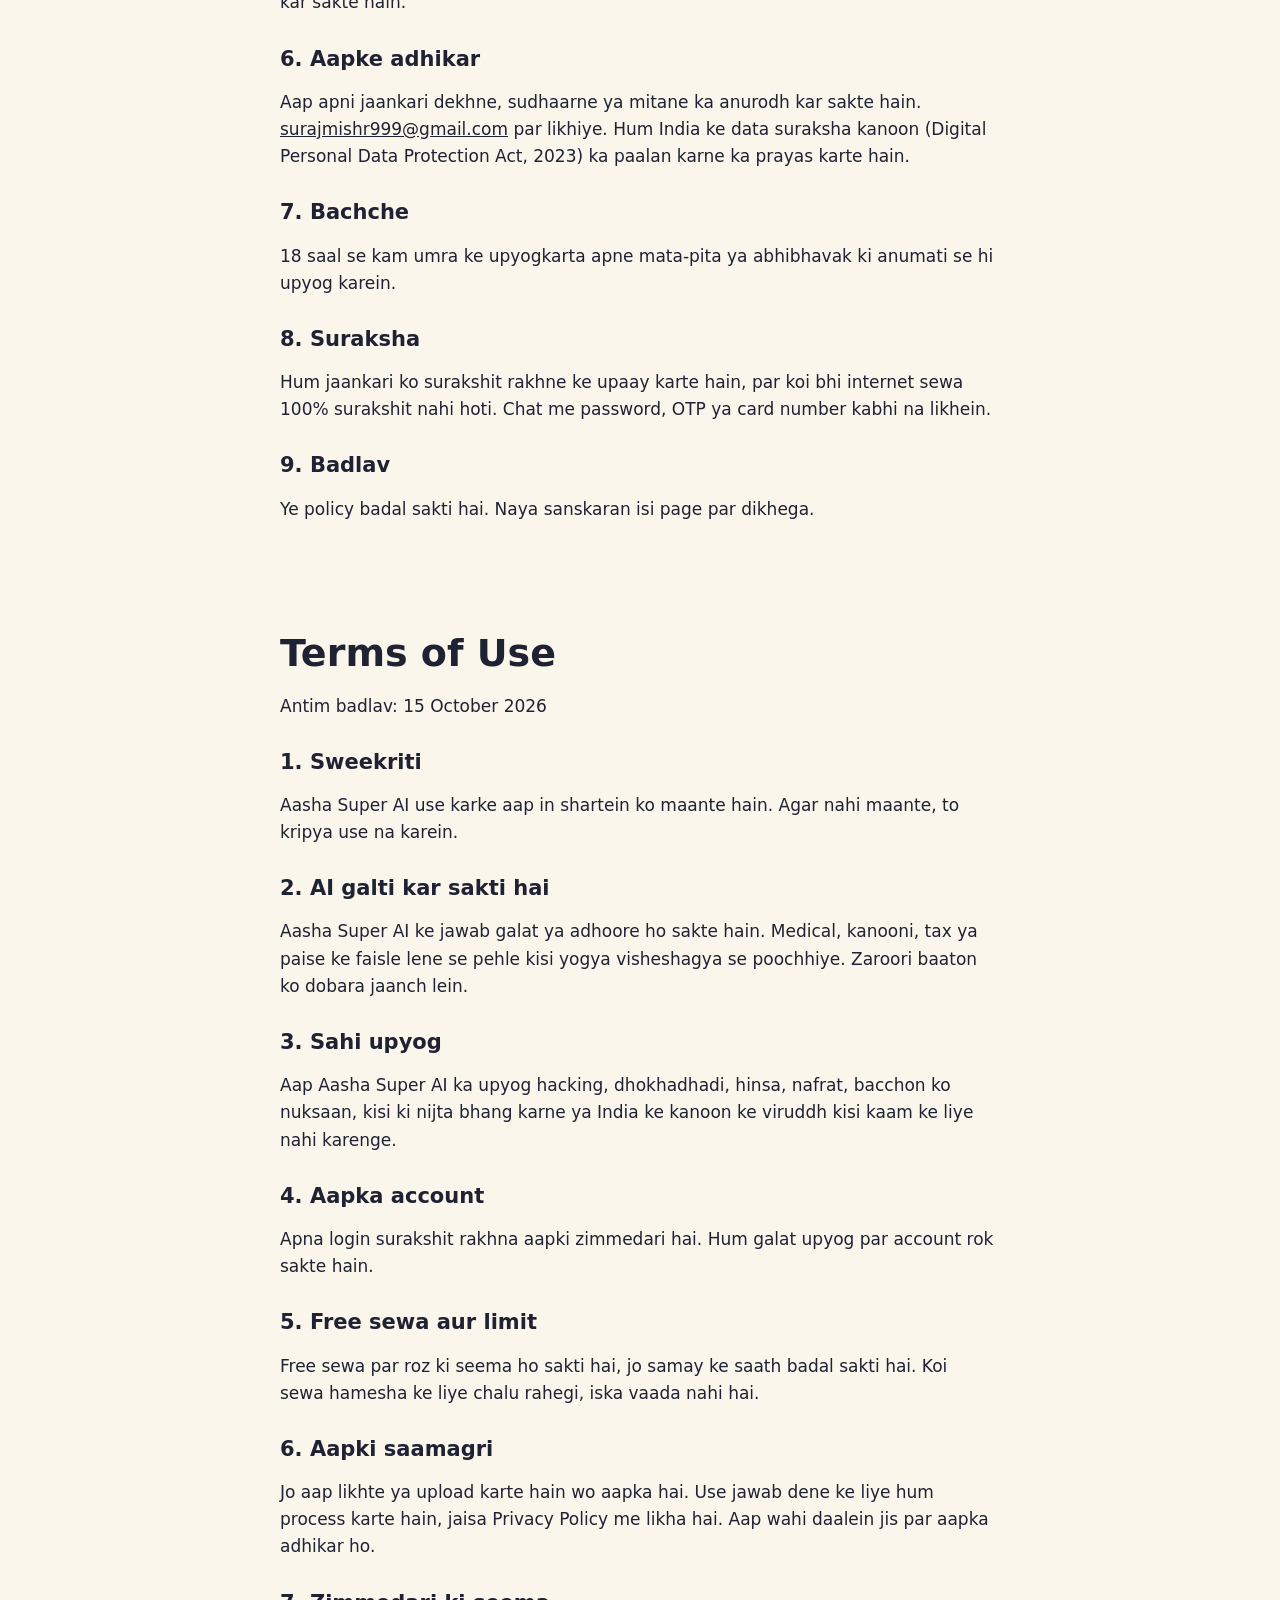
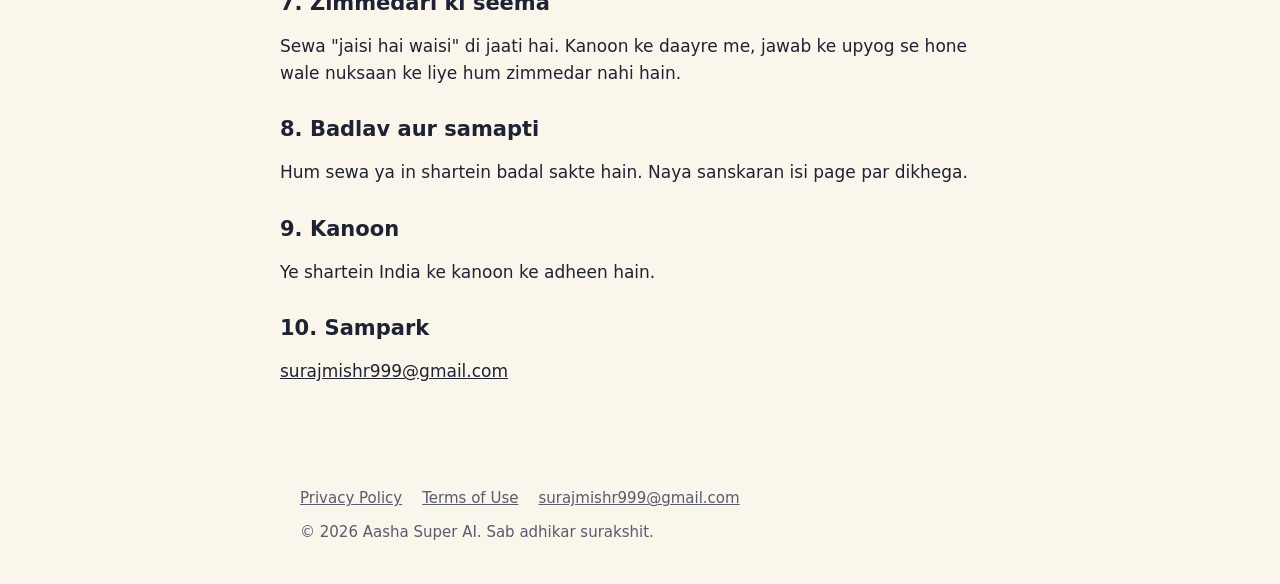
==== commit e124468b: "Revise privacy policy and terms of use content Updated privacy policy and terms of use sections to r" ====
--- a/index.html
+++ b/index.html
@@ -131,10 +131,9 @@
 <section id="privacy" class="wrap legal">
 <h1>Privacy Policy</h1>
 <p>Antim badlav: 15 October 2026</p>
-<p class="draft"><strong>Draft:</strong> Ye ek shuruaati namoona hai. Ise public karne se pehle apni asli sevaon ke hisaab se jaanch lein aur kisi vakil se dikhwa lein.</p>
 
 <h2>1. Hum kaun hain</h2>
-<p>Aasha Super AI ko Aasha Super AI chalata hai. Sawaal ya shikayat ke liye: <a href="mailto:surajmishr999@gmail.com">surajmishr999@gmail.com</a>.</p>
+<p>Aasha Super AI ek independent developer dwara chalayi jaati hai. Sawaal ya shikayat ke liye: <a href="mailto:surajmishr999@gmail.com">surajmishr999@gmail.com</a>.</p>
 
 <h2>2. Hum kya jaankari lete hain</h2>
 <ul>
@@ -169,7 +168,6 @@
 <section id="terms" class="wrap legal">
 <h1>Terms of Use</h1>
 <p>Antim badlav: 15 October 2026</p>
-<p class="draft"><strong>Draft:</strong> Ye ek shuruaati namoona hai. Ise public karne se pehle apni asli sevaon ke hisaab se jaanch lein aur kisi vakil se dikhwa lein.</p>
 
 <h2>1. Sweekriti</h2>
 <p>Aasha Super AI use karke aap in shartein ko maante hain. Agar nahi maante, to kripya use na karein.</p>
